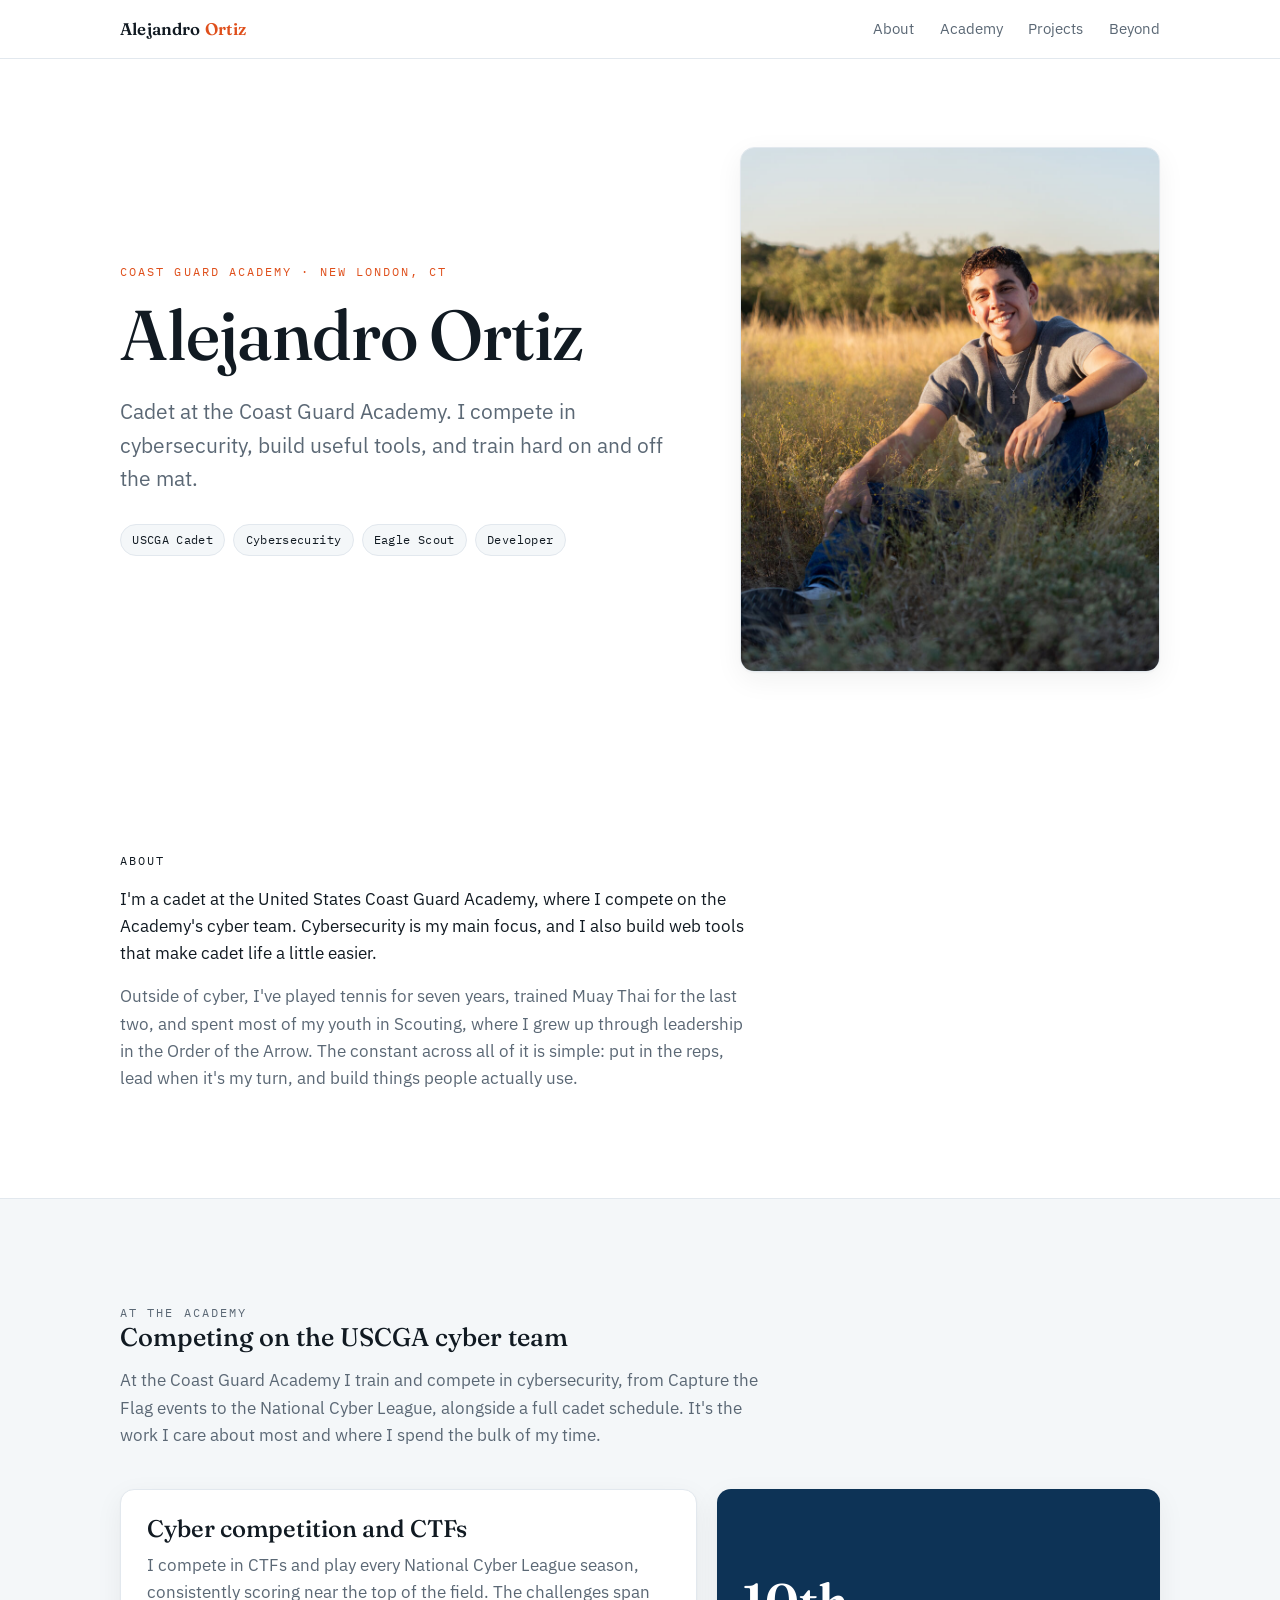
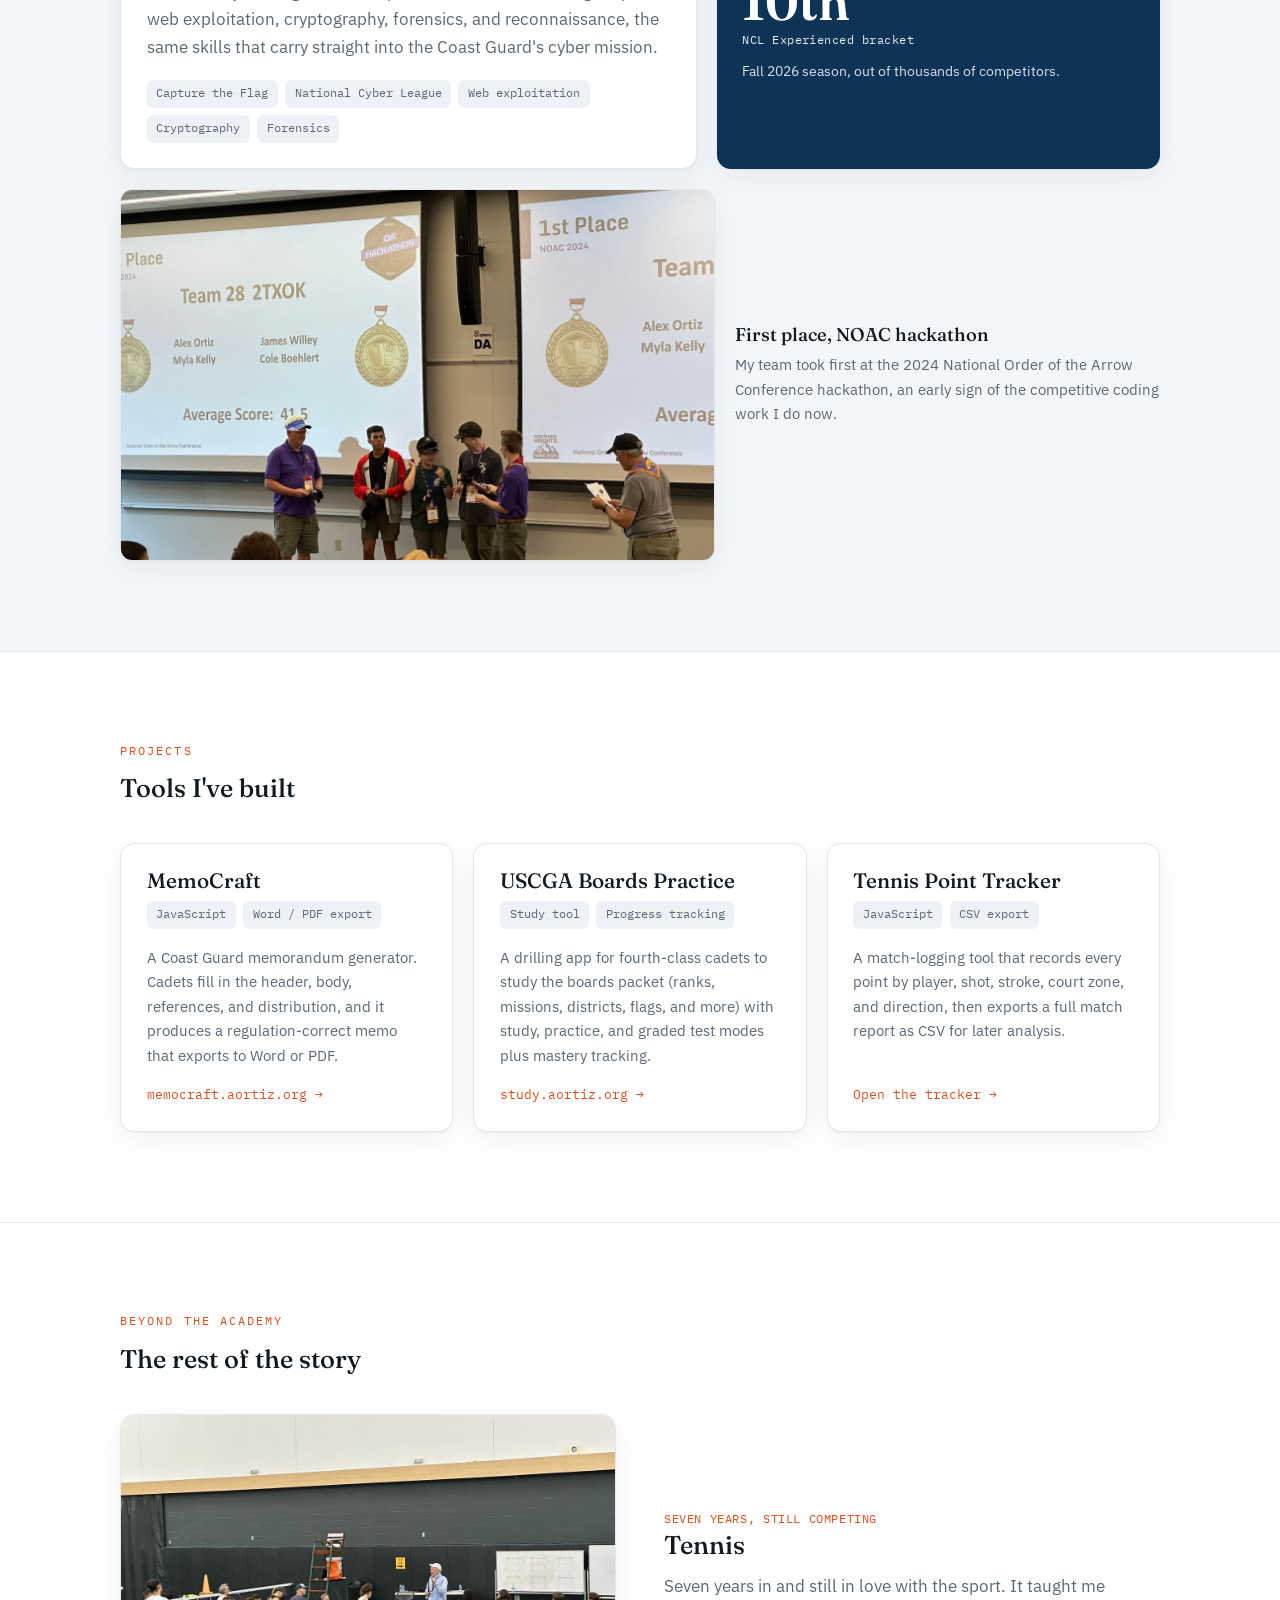
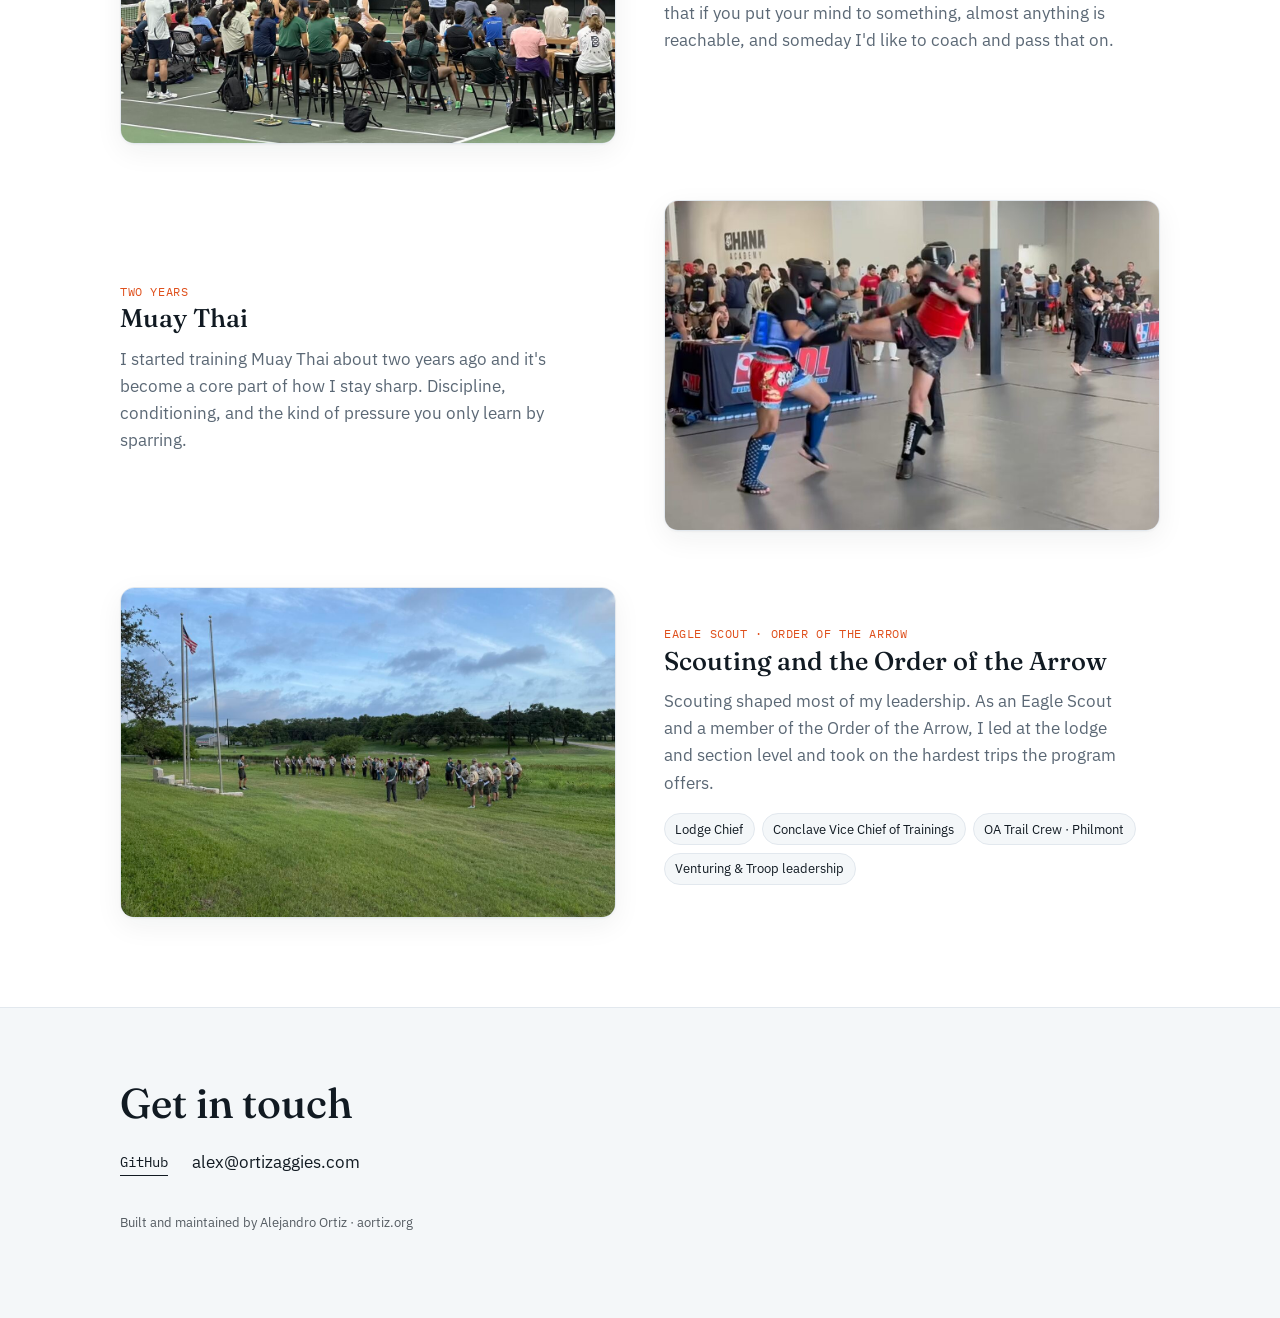
==== index.html @ d7d31d4f "Redesign site: clean landing page with USCGA, cyber, projects, and activities - Rebuild index.html a" ====
<!DOCTYPE html>
<html lang="en">

<head>
  <meta charset="UTF-8">
  <meta name="viewport" content="width=device-width, initial-scale=1.0, viewport-fit=cover">
  <title>Alejandro Ortiz</title>
  <meta name="description" content="Alejandro Ortiz is a U.S. Coast Guard Academy cadet and cybersecurity competitor who builds practical web tools.">
  <link rel="icon" href="images/favicon.svg" type="image/svg+xml">

  <!-- Open Graph / social preview -->
  <meta property="og:type" content="website">
  <meta property="og:title" content="Alejandro Ortiz">
  <meta property="og:description" content="U.S. Coast Guard Academy cadet, cybersecurity competitor, and developer.">
  <meta property="og:url" content="https://aortiz.org/">
  <meta property="og:image" content="https://aortiz.org/images/alex.jpg">
  <meta name="twitter:card" content="summary_large_image">

  <link rel="preconnect" href="https://fonts.googleapis.com">
  <link rel="preconnect" href="https://fonts.gstatic.com" crossorigin>
  <link rel="stylesheet" href="https://fonts.googleapis.com/css2?family=Fraunces:opsz,wght@9..144,400;9..144,500;9..144,600&family=IBM+Plex+Sans:wght@400;500;600&family=IBM+Plex+Mono:wght@400;500&display=swap">
  <link rel="stylesheet" href="css/main.css">
</head>

<body>
  <nav>
    <div class="wrap nav-inner">
      <a href="#top" class="brand">Alejandro <span>Ortiz</span></a>
      <div class="nav-links">
        <a href="#about">About</a>
        <a href="#academy">Academy</a>
        <a href="#projects">Projects</a>
        <a href="#beyond">Beyond</a>
      </div>
    </div>
  </nav>

  <header id="top" class="masthead">
    <div class="wrap masthead-grid">
      <div>
        <p class="eyebrow">Coast Guard Academy &middot; New London, CT</p>
        <h1>Alejandro Ortiz</h1>
        <p class="lede">Cadet at the Coast Guard Academy. I compete in cybersecurity, build useful tools, and train hard on and off the mat.</p>
        <div class="chips">
          <span class="chip">USCGA Cadet</span>
          <span class="chip">Cybersecurity</span>
          <span class="chip">Eagle Scout</span>
          <span class="chip">Developer</span>
        </div>
      </div>
      <div class="portrait">
        <img src="images/alex.jpg" alt="Alejandro Ortiz">
      </div>
    </div>
  </header>

  <section id="about" class="about">
    <div class="wrap">
      <p class="eyebrow">About</p>
      <p>I'm a cadet at the United States Coast Guard Academy, where I compete on the Academy's cyber team. Cybersecurity is my main focus, and I also build web tools that make cadet life a little easier.</p>
      <p class="muted">Outside of cyber, I've played tennis for seven years, trained Muay Thai for the last two, and spent most of my youth in Scouting, where I grew up through leadership in the Order of the Arrow. The constant across all of it is simple: put in the reps, lead when it's my turn, and build things people actually use.</p>
    </div>
  </section>

  <section id="academy" class="academy">
    <div class="wrap">
      <div class="academy-head">
        <p class="eyebrow">At the Academy</p>
        <h2>Competing on the USCGA cyber team</h2>
        <p>At the Coast Guard Academy I train and compete in cybersecurity, from Capture the Flag events to the National Cyber League, alongside a full cadet schedule. It's the work I care about most and where I spend the bulk of my time.</p>
      </div>
      <div class="cyber">
        <div class="card cyber-main">
          <h3>Cyber competition and CTFs</h3>
          <p>I compete in CTFs and play every National Cyber League season, consistently scoring near the top of the field. The challenges span web exploitation, cryptography, forensics, and reconnaissance, the same skills that carry straight into the Coast Guard's cyber mission.</p>
          <div class="tags">
            <span class="tag">Capture the Flag</span>
            <span class="tag">National Cyber League</span>
            <span class="tag">Web exploitation</span>
            <span class="tag">Cryptography</span>
            <span class="tag">Forensics</span>
          </div>
        </div>
        <div class="card stat">
          <span class="big">10th</span>
          <span class="label">NCL Experienced bracket</span>
          <span class="sub">Fall 2026 season, out of thousands of competitors.</span>
        </div>
      </div>
      <div class="hackathon">
        <div class="shot"><img src="images/hackathon.jpg" alt="Alejandro's team accepting a first-place hackathon award"></div>
        <div class="note">
          <h3>First place, NOAC hackathon</h3>
          <p>My team took first at the 2024 National Order of the Arrow Conference hackathon, an early sign of the competitive coding work I do now.</p>
        </div>
      </div>
    </div>
  </section>

  <section id="projects">
    <div class="wrap">
      <p class="eyebrow">Projects</p>
      <h2>Tools I've built</h2>
      <div class="projects-grid">

        <a class="card project" href="https://memocraft.aortiz.org" target="_blank" rel="noopener">
          <h3>MemoCraft</h3>
          <div class="tags"><span class="tag">JavaScript</span><span class="tag">Word / PDF export</span></div>
          <p>A Coast Guard memorandum generator. Cadets fill in the header, body, references, and distribution, and it produces a regulation-correct memo that exports to Word or PDF.</p>
          <span class="link">memocraft.aortiz.org &rarr;</span>
        </a>

        <a class="card project" href="https://study.aortiz.org" target="_blank" rel="noopener">
          <h3>USCGA Boards Practice</h3>
          <div class="tags"><span class="tag">Study tool</span><span class="tag">Progress tracking</span></div>
          <p>A drilling app for fourth-class cadets to study the boards packet (ranks, missions, districts, flags, and more) with study, practice, and graded test modes plus mastery tracking.</p>
          <span class="link">study.aortiz.org &rarr;</span>
        </a>

        <a class="card project" href="point-tracker.html">
          <h3>Tennis Point Tracker</h3>
          <div class="tags"><span class="tag">JavaScript</span><span class="tag">CSV export</span></div>
          <p>A match-logging tool that records every point by player, shot, stroke, court zone, and direction, then exports a full match report as CSV for later analysis.</p>
          <span class="link">Open the tracker &rarr;</span>
        </a>

      </div>
    </div>
  </section>

  <section id="beyond">
    <div class="wrap">
      <p class="eyebrow">Beyond the Academy</p>
      <h2>The rest of the story</h2>
      <div class="life">

        <div class="life-item">
          <div class="life-media"><img src="images/tennis.jpg" alt="Alejandro at a tennis clinic"></div>
          <div class="life-body">
            <span class="meta">Seven years, still competing</span>
            <h3>Tennis</h3>
            <p>Seven years in and still in love with the sport. It taught me that if you put your mind to something, almost anything is reachable, and someday I'd like to coach and pass that on.</p>
          </div>
        </div>

        <div class="life-item">
          <div class="life-media"><img src="images/muaythai.jpg" alt="Alejandro throwing a kick in a Muay Thai match"></div>
          <div class="life-body">
            <span class="meta">Two years</span>
            <h3>Muay Thai</h3>
            <p>I started training Muay Thai about two years ago and it's become a core part of how I stay sharp. Discipline, conditioning, and the kind of pressure you only learn by sparring.</p>
          </div>
        </div>

        <div class="life-item">
          <div class="life-media"><img src="images/scouting.jpg" alt="A Scout flag ceremony on an open field"></div>
          <div class="life-body">
            <span class="meta">Eagle Scout &middot; Order of the Arrow</span>
            <h3>Scouting and the Order of the Arrow</h3>
            <p>Scouting shaped most of my leadership. As an Eagle Scout and a member of the Order of the Arrow, I led at the lodge and section level and took on the hardest trips the program offers.</p>
            <ul class="roles">
              <li>Lodge Chief</li>
              <li>Conclave Vice Chief of Trainings</li>
              <li>OA Trail Crew &middot; Philmont</li>
              <li>Venturing &amp; Troop leadership</li>
            </ul>
          </div>
        </div>

      </div>
    </div>
  </section>

  <footer>
    <div class="wrap">
      <h2>Get in touch</h2>
      <div class="contact">
        <a class="cta" href="https://github.com/alejandro-ortiz" target="_blank" rel="noopener">GitHub</a>
        <span class="cta" style="border:none;">alex@ortizaggies.com</span>
      </div>
      <p class="fine">Built and maintained by Alejandro Ortiz &middot; aortiz.org</p>
    </div>
  </footer>
</body>

</html>
---- css/main.css ----
/* Alex Ortiz — personal site
   Layout: slim sticky nav over a single column of full-width bands;
   content held to a readable measure, cool-white ground, navy structure, one orange pop. */

:root {
  --bg: #ffffff;
  --surface: #f4f7f9;
  --surface-2: #eef2f6;
  --fg: #111a22;
  --muted: #5b6875;
  --border: #e2e8ee;
  --navy: #0d3356;
  --navy-soft: #1c4d7c;
  --accent: #df4f1b;      /* racing-stripe orange, used sparingly */
  --shadow: 0 1px 2px rgba(16,26,34,.04), 0 8px 28px rgba(16,26,34,.06);
  --maxw: 1080px;
  --measure: 64ch;
  --font-display: "Fraunces", Georgia, "Times New Roman", serif;
  --font-body: "IBM Plex Sans", system-ui, -apple-system, sans-serif;
  --font-mono: "IBM Plex Mono", ui-monospace, "SF Mono", Menlo, monospace;
}
@media (prefers-color-scheme: dark) {
  :root:not([data-theme="light"]) {
    --bg: #0b1119;
    --surface: #121a24;
    --surface-2: #17212e;
    --fg: #e7edf3;
    --muted: #9aa8b6;
    --border: #26323f;
    --navy: #7fb2e4;
    --navy-soft: #a9cdf0;
    --accent: #ff6a3c;
    --shadow: 0 1px 2px rgba(0,0,0,.3), 0 10px 30px rgba(0,0,0,.4);
    color-scheme: dark;
  }
}
:root[data-theme="dark"] {
  --bg: #0b1119;
  --surface: #121a24;
  --surface-2: #17212e;
  --fg: #e7edf3;
  --muted: #9aa8b6;
  --border: #26323f;
  --navy: #7fb2e4;
  --navy-soft: #a9cdf0;
  --accent: #ff6a3c;
  --shadow: 0 1px 2px rgba(0,0,0,.3), 0 10px 30px rgba(0,0,0,.4);
  color-scheme: dark;
}

* { box-sizing: border-box; }
html { scroll-behavior: smooth; }
body {
  margin: 0;
  background: var(--bg);
  color: var(--fg);
  font-family: var(--font-body);
  font-size: 17px;
  line-height: 1.6;
  -webkit-font-smoothing: antialiased;
}
a { color: inherit; }
img { display: block; max-width: 100%; }
h1, h2, h3 { font-family: var(--font-display); font-weight: 500; text-wrap: balance; line-height: 1.12; margin: 0; }

.wrap {
  max-width: var(--maxw);
  margin-inline: auto;
  padding-left: max(20px, env(safe-area-inset-left, 0px));
  padding-right: max(20px, env(safe-area-inset-right, 0px));
}
.eyebrow {
  font-family: var(--font-mono);
  font-size: .72rem;
  letter-spacing: .18em;
  text-transform: uppercase;
  color: var(--accent);
  margin: 0 0 .9rem;
}
section { padding-block: clamp(3.5rem, 7vw, 6rem); }
section + section { border-top: 1px solid var(--border); }

/* Nav */
nav {
  position: sticky;
  top: 0;
  z-index: 15;
  background: color-mix(in srgb, var(--bg) 86%, transparent);
  backdrop-filter: blur(10px);
  border-bottom: 1px solid var(--border);
}
.nav-inner {
  display: flex;
  align-items: center;
  justify-content: space-between;
  gap: 1rem;
  height: 58px;
}
.brand { font-family: var(--font-display); font-weight: 600; font-size: 1.05rem; letter-spacing: .01em; text-decoration: none; }
.brand span { color: var(--accent); }
.nav-links { display: flex; gap: 1.6rem; align-items: center; }
.nav-links a {
  text-decoration: none;
  font-size: .92rem;
  color: var(--muted);
  transition: color .15s;
}
.nav-links a:hover { color: var(--fg); }
@media (max-width: 640px) { .nav-links a { display: none; } }

/* Masthead */
.masthead { padding-top: clamp(3rem, 7vw, 5.5rem); padding-bottom: clamp(3.5rem, 7vw, 6rem); }
.masthead-grid {
  display: grid;
  grid-template-columns: 1.15fr .85fr;
  gap: clamp(1.5rem, 4vw, 3.5rem);
  align-items: center;
}
.masthead h1 {
  font-size: clamp(2.6rem, 6.5vw, 4.4rem);
  letter-spacing: -.015em;
  font-weight: 500;
}
.lede {
  font-size: clamp(1.1rem, 2vw, 1.3rem);
  color: var(--muted);
  max-width: 42ch;
  margin: 1.3rem 0 1.8rem;
}
.chips { display: flex; flex-wrap: wrap; gap: .5rem; }
.chip {
  font-family: var(--font-mono);
  font-size: .76rem;
  letter-spacing: .03em;
  padding: .34rem .7rem;
  border: 1px solid var(--border);
  border-radius: 999px;
  color: var(--fg);
  background: var(--surface);
}
.portrait {
  position: relative;
  aspect-ratio: 4 / 5;
  border-radius: 14px;
  overflow: hidden;
  box-shadow: var(--shadow);
  border: 1px solid var(--border);
}
.portrait img { width: 100%; height: 100%; object-fit: cover; }
@media (max-width: 760px) {
  .masthead-grid { grid-template-columns: 1fr; }
  .portrait { max-width: 320px; }
}

/* About */
.about p { max-width: var(--measure); color: var(--fg); margin: 0 0 1rem; }
.about .muted { color: var(--muted); }

/* Academy / cyber */
.academy { background: var(--surface); }
.academy-head { max-width: var(--measure); }
.academy-head p { color: var(--muted); margin: 1rem 0 0; }
.cyber {
  margin-top: 2.5rem;
  display: grid;
  grid-template-columns: 1.3fr 1fr;
  gap: 1.25rem;
}
@media (max-width: 760px) { .cyber { grid-template-columns: 1fr; } }
.card {
  background: var(--bg);
  border: 1px solid var(--border);
  border-radius: 14px;
  padding: 1.6rem;
  box-shadow: var(--shadow);
}
.cyber-main h3 { font-size: 1.5rem; margin-bottom: .6rem; }
.cyber-main p { color: var(--muted); margin: 0; max-width: 52ch; }
.tags { display: flex; flex-wrap: wrap; gap: .45rem; margin-top: 1.2rem; }
.tag {
  font-family: var(--font-mono);
  font-size: .74rem;
  padding: .28rem .6rem;
  border-radius: 6px;
  background: var(--surface-2);
  color: var(--muted);
}
.stat {
  display: flex;
  flex-direction: column;
  justify-content: center;
  gap: .2rem;
  background: var(--navy);
  color: #ffffff;
  border: none;
}
:root:not([data-theme="light"]) .stat { color: #0b1119; }
:root[data-theme="dark"] .stat { color: #0b1119; }
@media (prefers-color-scheme: light) { :root:not([data-theme="dark"]) .stat { color: #ffffff; } }
.stat .big { font-family: var(--font-display); font-size: 3.2rem; font-weight: 600; line-height: 1; }
.stat .label { font-family: var(--font-mono); font-size: .76rem; letter-spacing: .04em; opacity: .9; }
.stat .sub { font-size: .9rem; opacity: .85; margin-top: .4rem; }

.hackathon {
  margin-top: 1.25rem;
  display: grid;
  grid-template-columns: 1.4fr 1fr;
  gap: 1.25rem;
  align-items: center;
}
@media (max-width: 760px) { .hackathon { grid-template-columns: 1fr; } }
.hackathon .shot { aspect-ratio: 16 / 10; border-radius: 12px; overflow: hidden; border: 1px solid var(--border); box-shadow: var(--shadow); }
.hackathon .shot img { width: 100%; height: 100%; object-fit: cover; }
.hackathon .note h3 { font-size: 1.15rem; margin-bottom: .4rem; }
.hackathon .note p { color: var(--muted); margin: 0; font-size: .95rem; }

/* Projects */
.projects-grid {
  margin-top: 2.5rem;
  display: grid;
  grid-template-columns: repeat(3, 1fr);
  gap: 1.25rem;
}
@media (max-width: 860px) { .projects-grid { grid-template-columns: 1fr; } }
.project {
  display: flex;
  flex-direction: column;
  text-decoration: none;
  color: inherit;
  transition: transform .18s ease, box-shadow .18s ease;
}
.project:hover { transform: translateY(-3px); box-shadow: 0 14px 34px rgba(16,26,34,.1); }
.project h3 { font-size: 1.3rem; margin-bottom: .5rem; }
.project p { color: var(--muted); font-size: .96rem; margin: 0 0 1.1rem; flex: 1; }
.project .link {
  font-family: var(--font-mono);
  font-size: .8rem;
  color: var(--accent);
  display: inline-flex;
  align-items: center;
  gap: .4rem;
}
.project .tags { margin-top: 0; margin-bottom: 1rem; }

/* Beyond */
.life { display: flex; flex-direction: column; gap: clamp(2rem, 5vw, 3.5rem); margin-top: 2.5rem; }
.life-item {
  display: grid;
  grid-template-columns: 1fr 1fr;
  gap: clamp(1.25rem, 4vw, 3rem);
  align-items: center;
}
.life-item:nth-child(even) .life-media { order: 2; }
@media (max-width: 760px) {
  .life-item, .life-item:nth-child(even) .life-media { grid-template-columns: 1fr; order: 0; }
}
.life-media {
  aspect-ratio: 3 / 2;
  border-radius: 14px;
  overflow: hidden;
  border: 1px solid var(--border);
  box-shadow: var(--shadow);
}
.life-media img { width: 100%; height: 100%; object-fit: cover; }
.life-body h3 { font-size: 1.6rem; margin-bottom: .2rem; }
.life-body .meta { font-family: var(--font-mono); font-size: .76rem; letter-spacing: .05em; color: var(--accent); text-transform: uppercase; }
.life-body p { color: var(--muted); margin: .8rem 0 0; max-width: 46ch; }
.roles { list-style: none; padding: 0; margin: 1rem 0 0; display: flex; flex-wrap: wrap; gap: .45rem; }
.roles li {
  font-size: .82rem;
  padding: .3rem .65rem;
  border: 1px solid var(--border);
  border-radius: 999px;
  background: var(--surface);
  color: var(--fg);
}

/* Footer */
footer { background: var(--navy); color: #eaf1f8; padding-block: clamp(3rem, 6vw, 4.5rem); }
:root:not([data-theme="light"]) footer { background: var(--surface); color: var(--fg); border-top: 1px solid var(--border); }
:root[data-theme="dark"] footer { background: var(--surface); color: var(--fg); border-top: 1px solid var(--border); }
footer h2 { font-size: clamp(1.8rem, 4vw, 2.6rem); color: inherit; }
footer .contact { margin-top: 1.4rem; display: flex; flex-wrap: wrap; gap: 1.5rem; align-items: center; }
footer a.cta { text-decoration: none; font-family: var(--font-mono); font-size: .9rem; color: inherit; border-bottom: 1px solid currentColor; padding-bottom: 2px; }
footer .fine { margin-top: 2.2rem; font-size: .82rem; opacity: .7; }

@media (prefers-reduced-motion: reduce) { html { scroll-behavior: auto; } * { transition: none !important; } }
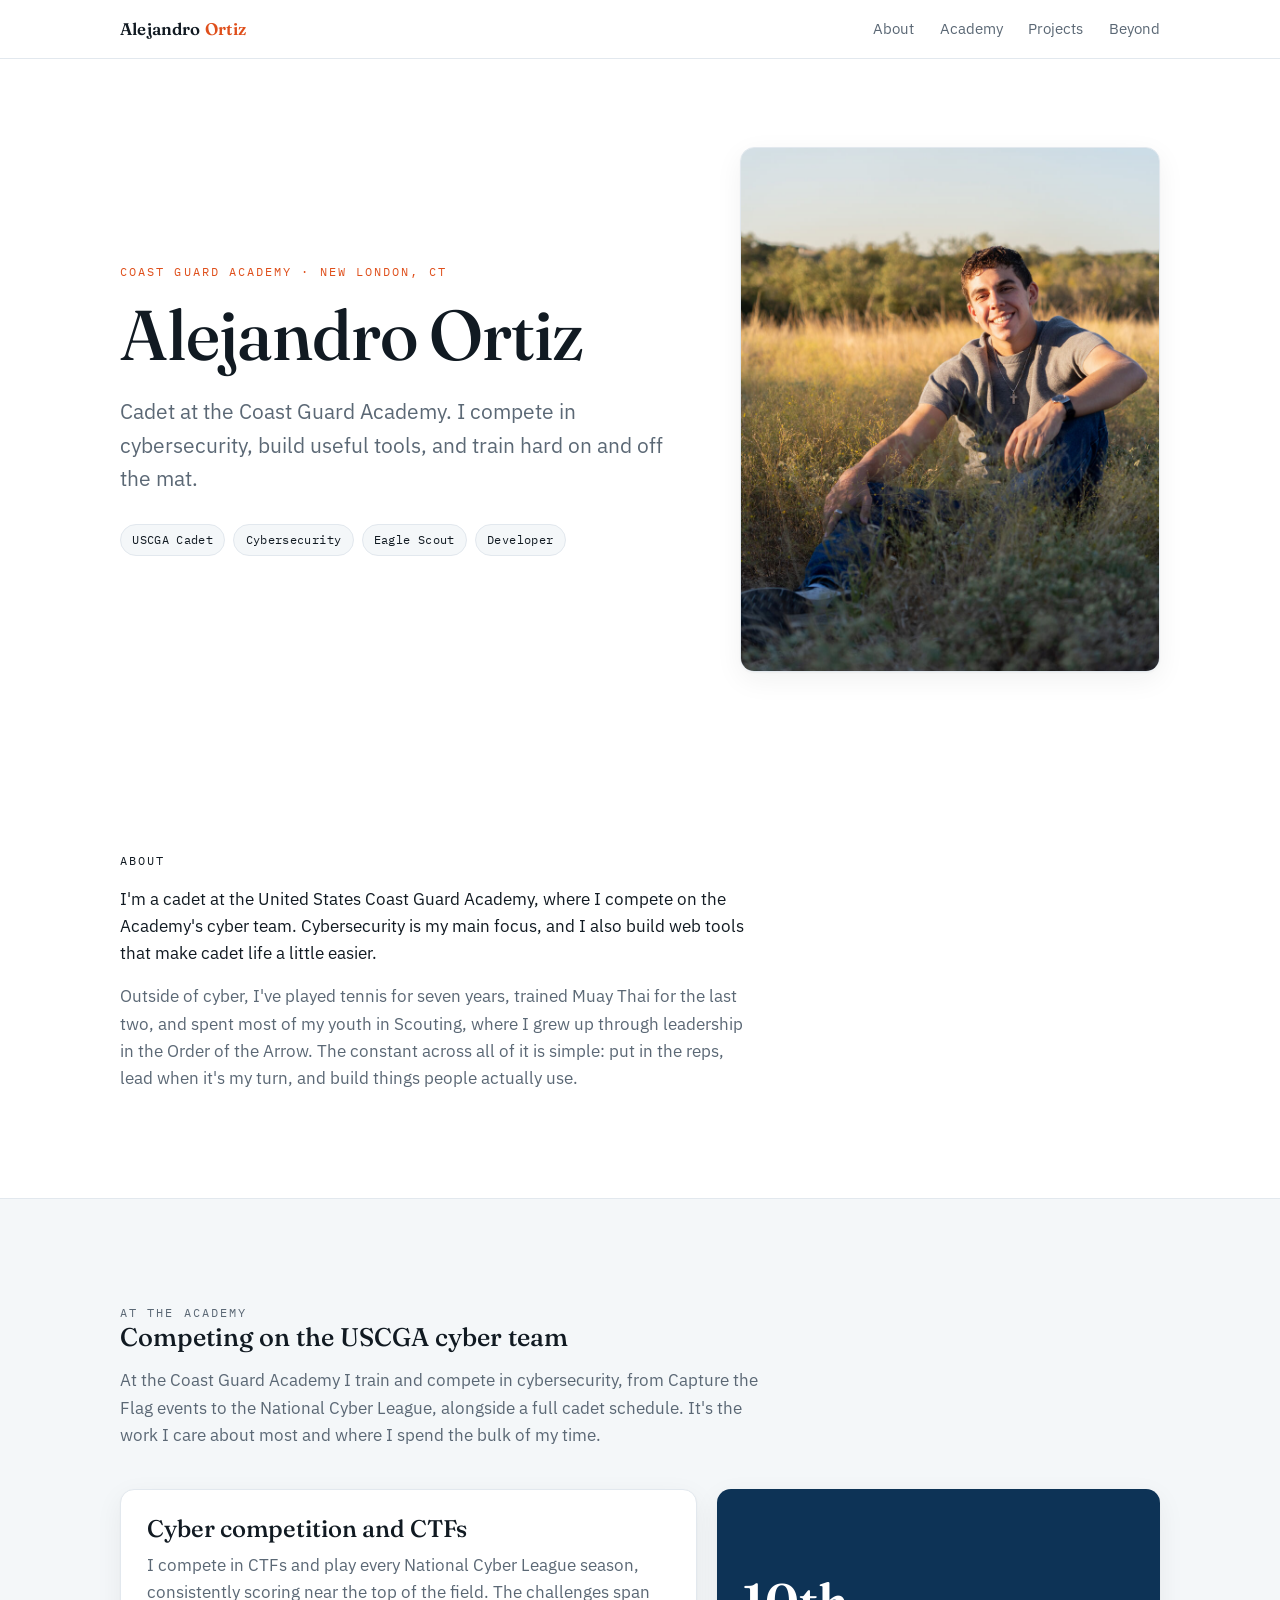
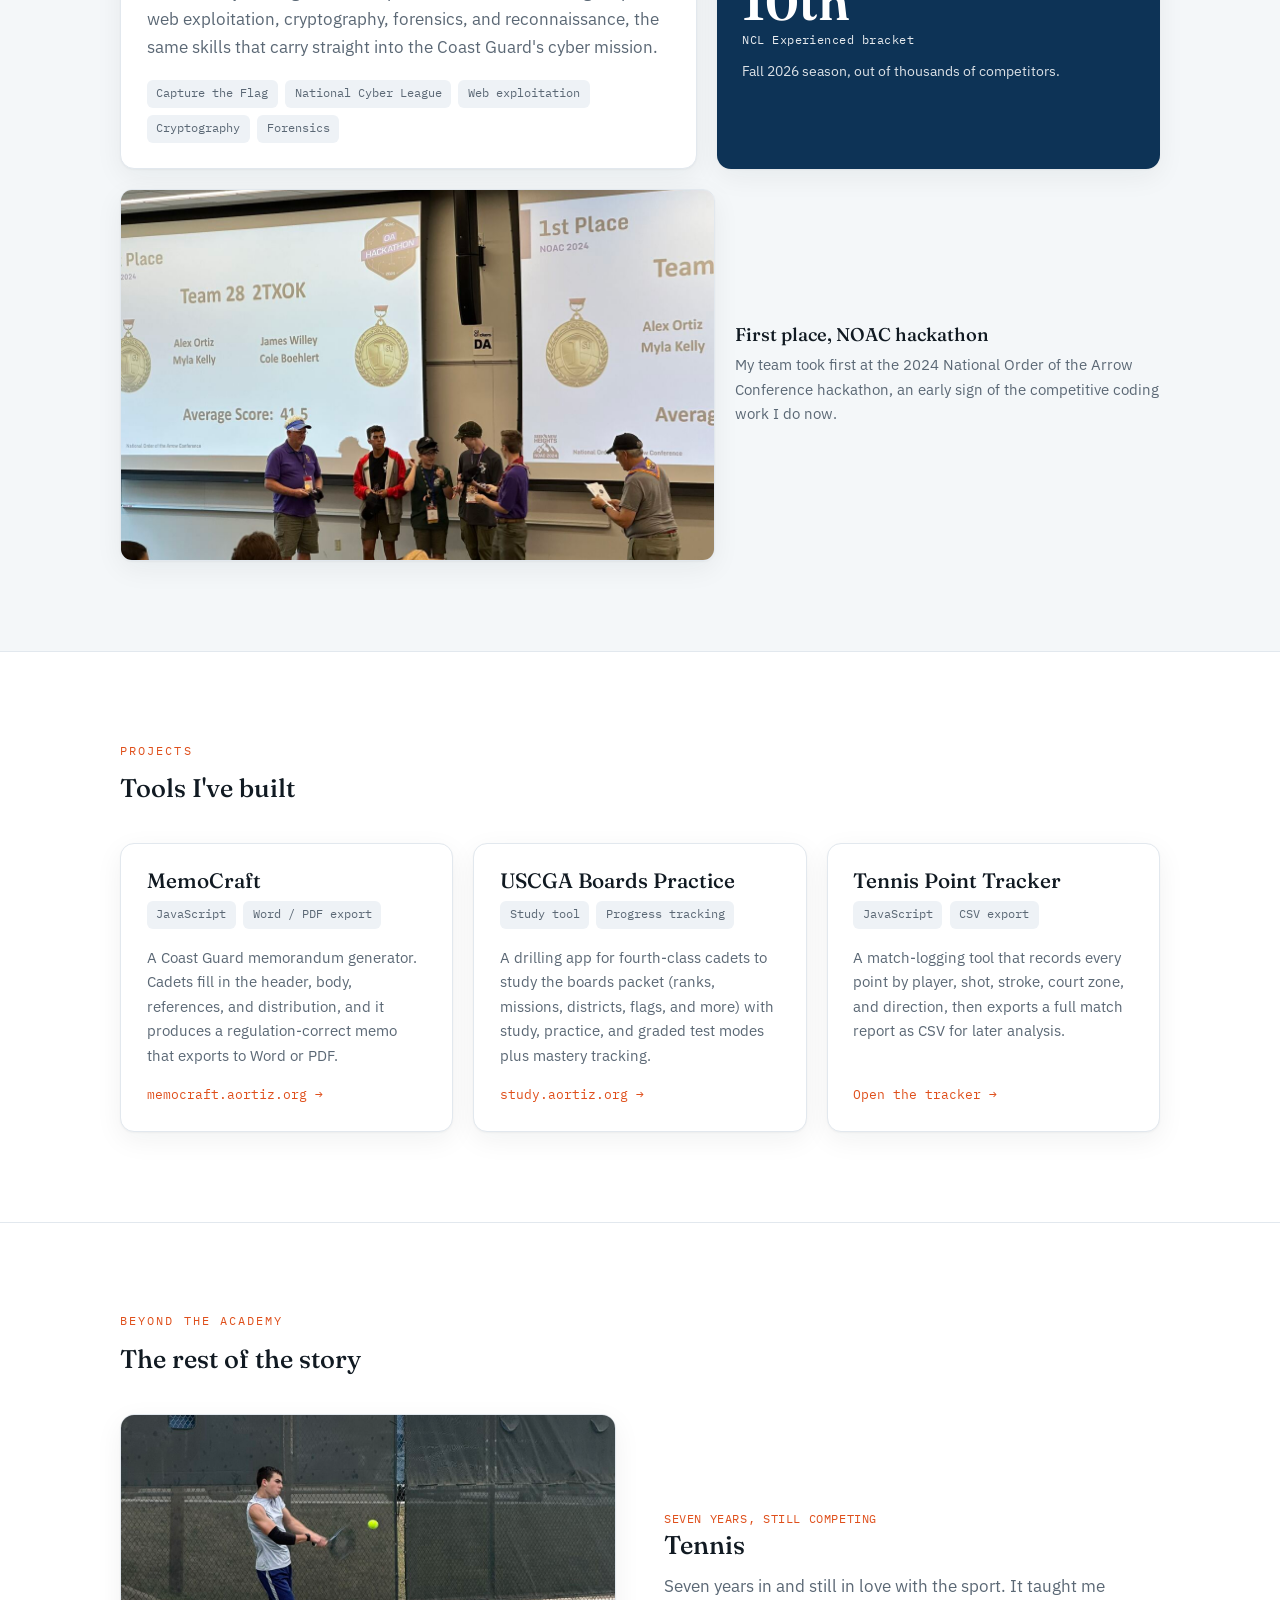
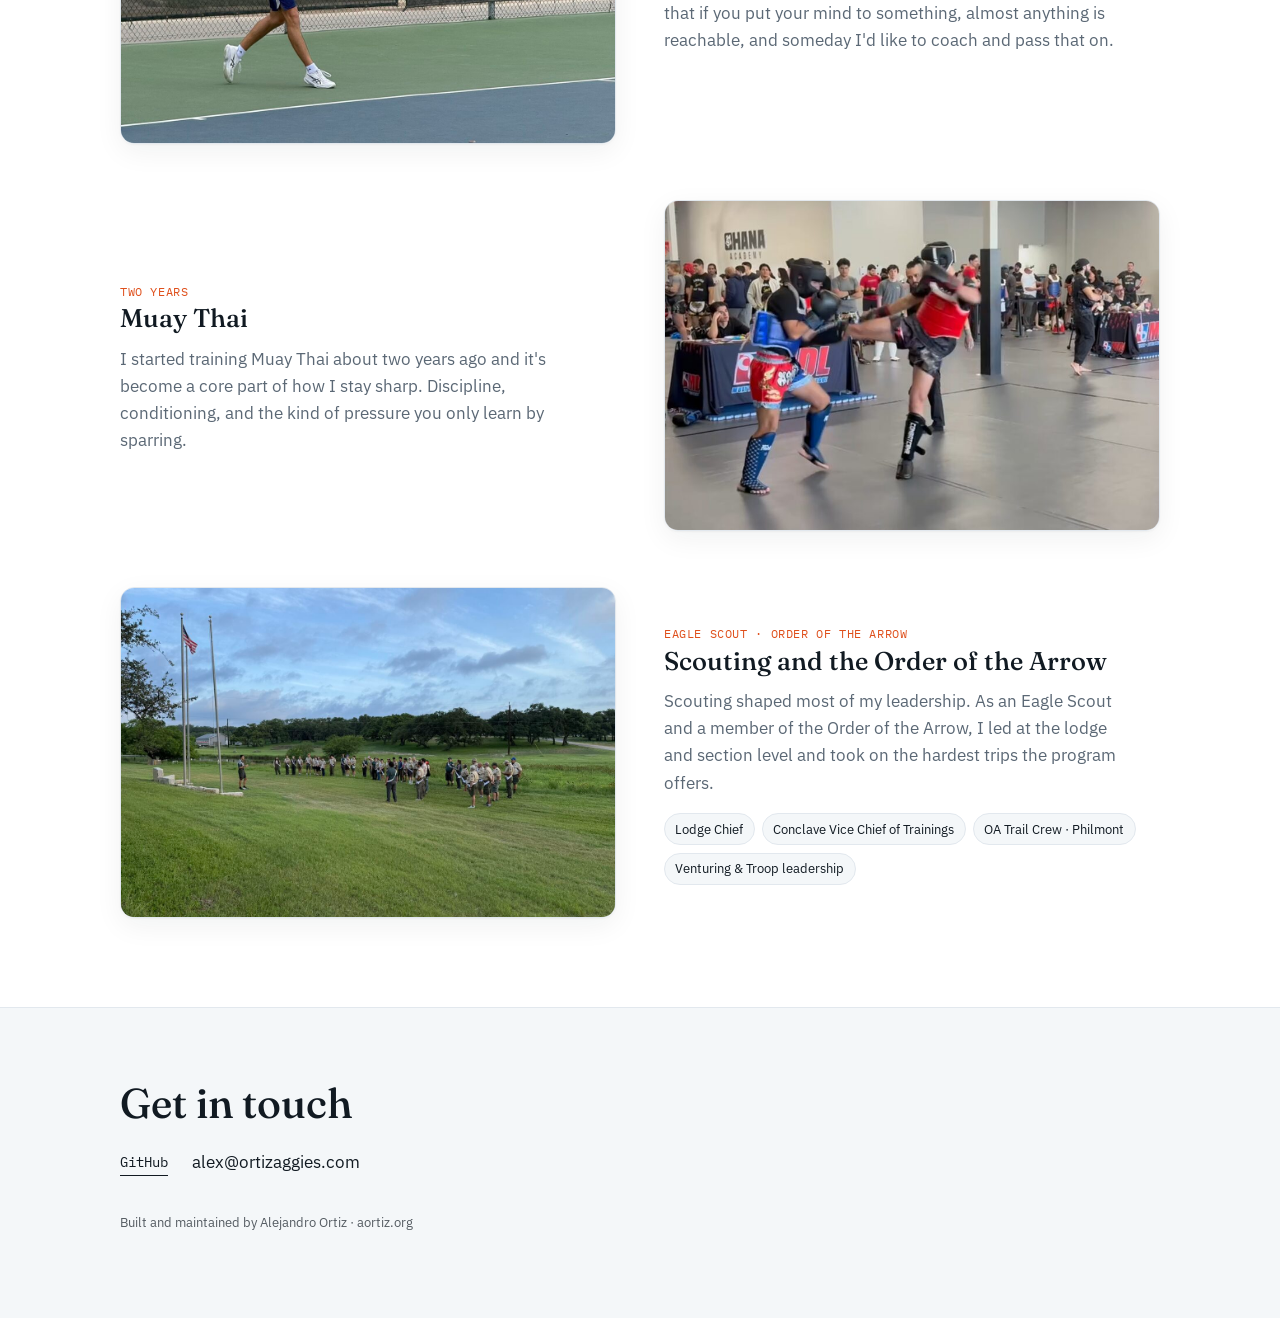
==== commit 11ea0cab: "Swap tennis photo for an on-court action shot Co-Authored-By: Claude Opus 4.8 <noreply@anthropic.com" ====
--- a/index.html
+++ b/index.html
@@ -135,7 +135,7 @@
       <div class="life">
 
         <div class="life-item">
-          <div class="life-media"><img src="images/tennis.jpg" alt="Alejandro at a tennis clinic"></div>
+          <div class="life-media"><img src="images/tennis.jpg" alt="Alejandro hitting a backhand during a tennis match"></div>
           <div class="life-body">
             <span class="meta">Seven years, still competing</span>
             <h3>Tennis</h3>
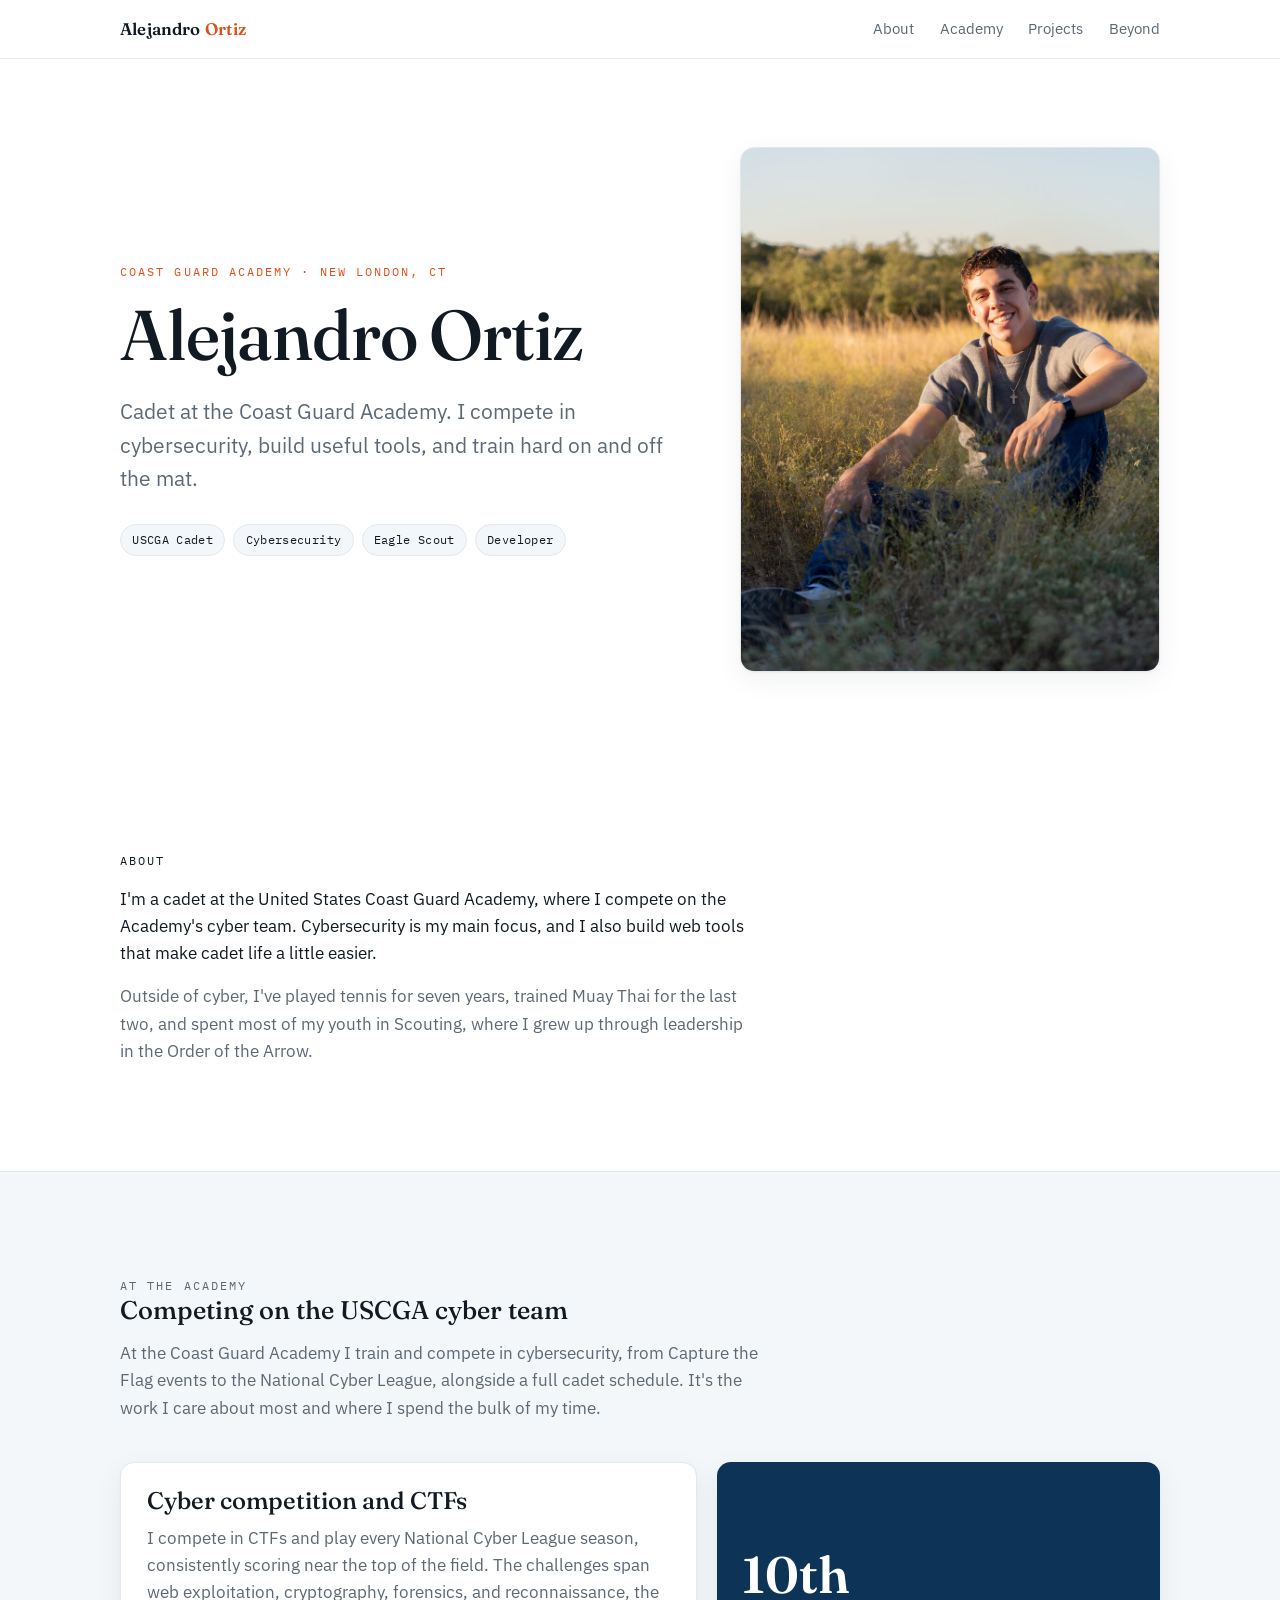
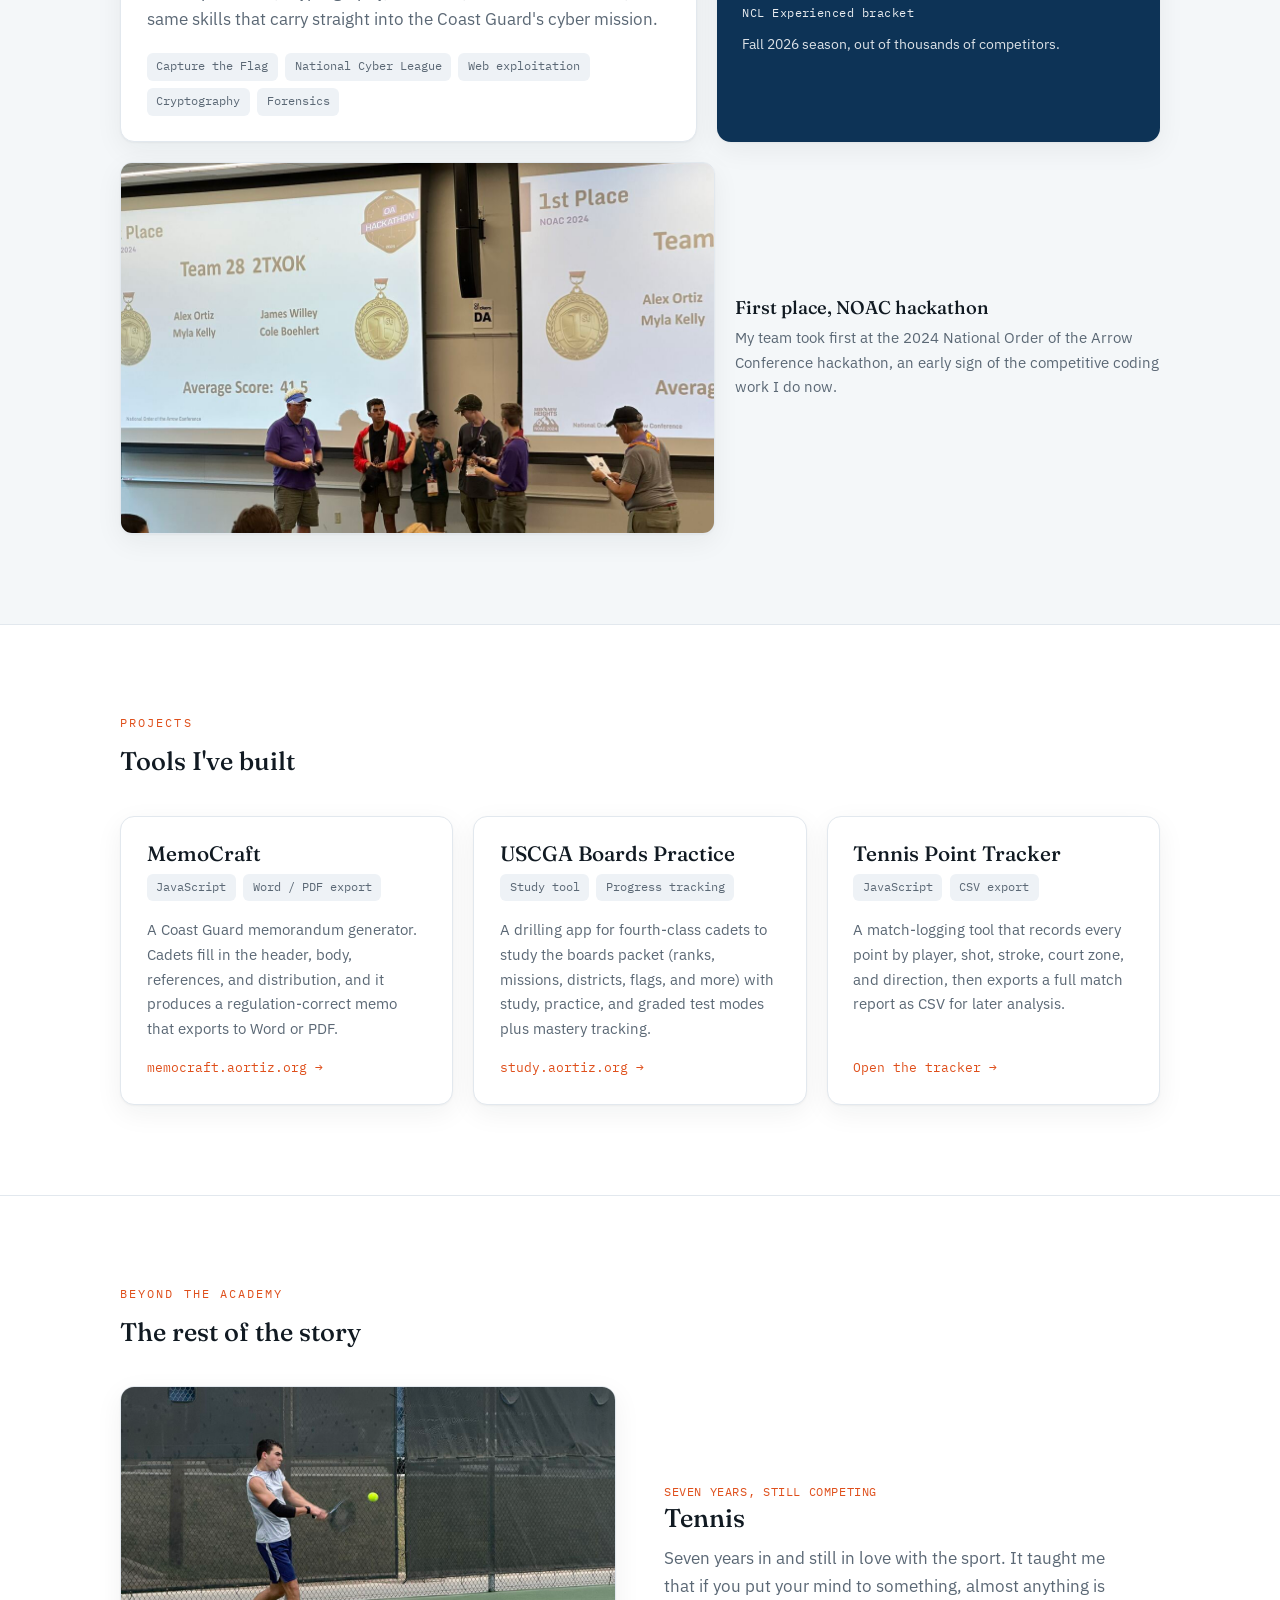
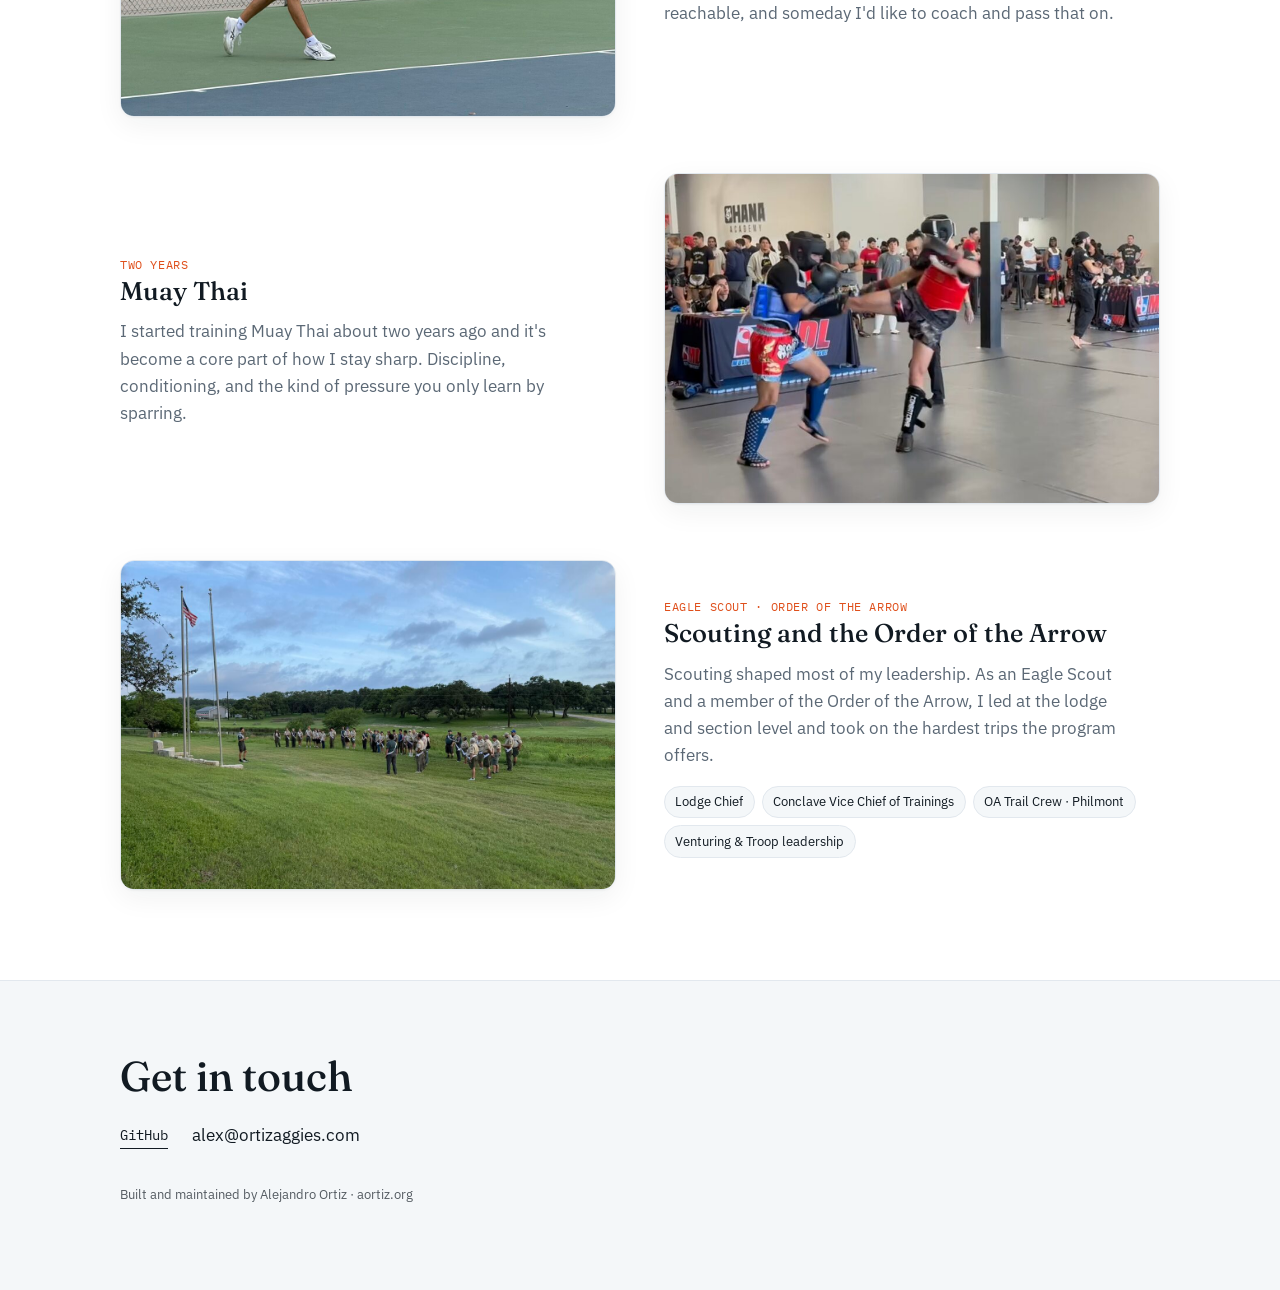
==== commit b6600d6f: "Remove motto sentence from About section Co-Authored-By: Claude Opus 4.8 <noreply@anthropic.com>" ====
--- a/index.html
+++ b/index.html
@@ -58,7 +58,7 @@
     <div class="wrap">
       <p class="eyebrow">About</p>
       <p>I'm a cadet at the United States Coast Guard Academy, where I compete on the Academy's cyber team. Cybersecurity is my main focus, and I also build web tools that make cadet life a little easier.</p>
-      <p class="muted">Outside of cyber, I've played tennis for seven years, trained Muay Thai for the last two, and spent most of my youth in Scouting, where I grew up through leadership in the Order of the Arrow. The constant across all of it is simple: put in the reps, lead when it's my turn, and build things people actually use.</p>
+      <p class="muted">Outside of cyber, I've played tennis for seven years, trained Muay Thai for the last two, and spent most of my youth in Scouting, where I grew up through leadership in the Order of the Arrow.</p>
     </div>
   </section>
 
